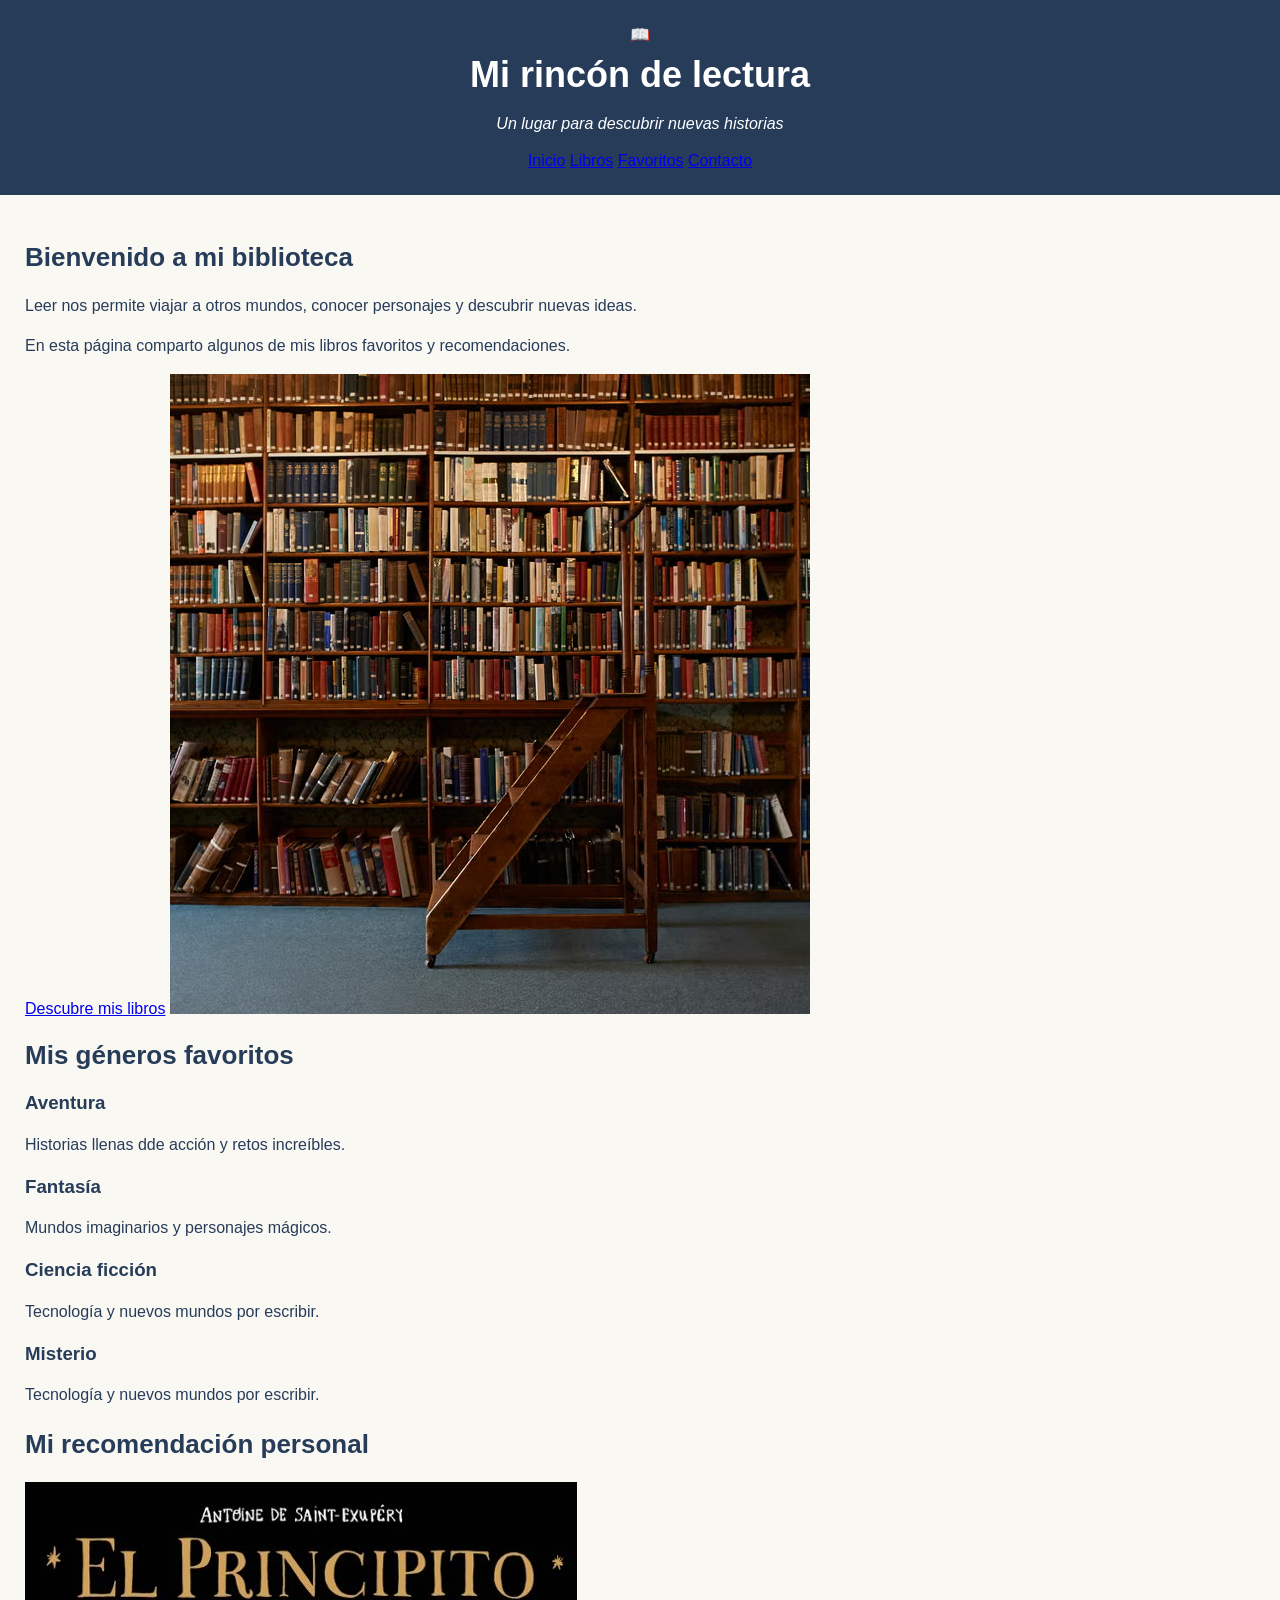
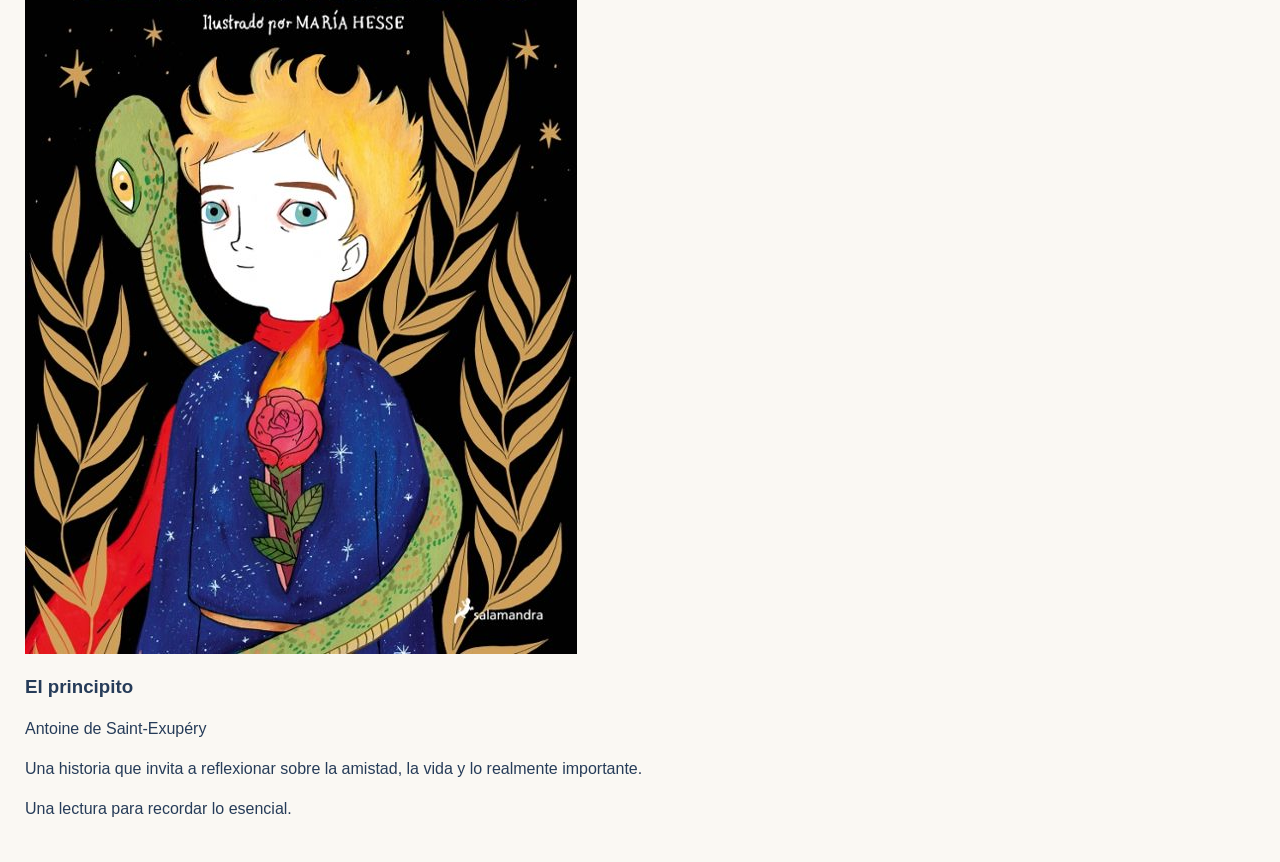
==== index.html @ a702e8a7 "Primera página css" ====
<!DOCTYPE html>
<html lang="en">

<head>
    <meta charset="UTF-8">
    <meta name="viewport" content="width=device-width, initial-scale=1.0">
    <title>Mi rincón de lectura</title>
    <link rel="stylesheet" href="Css/estilos.css">
</head>

<body>
    <header id="cabecera">
        <div class="identidad">
            <span class="icono-libro">📖</span>
            <div>
                <h1>Mi rincón de lectura</h1>
                <p>Un lugar para descubrir nuevas historias</p>
            </div>
        </div>
        <nav>
            <a href="index.html" class="activo">Inicio</a>
            <a href="libros.html">Libros</a>
            <a href="#generos">Favoritos</a>
            <a href="#contacto">Contacto</a>
        </nav>
    </header>
    <main>
        <section id="Inicio">
            <h2>Bienvenido a mi biblioteca</h2>
            <p>Leer nos permite viajar a otros mundos,
                conocer personajes y descubrir nuevas ideas.</p>
            <p>En esta página comparto algunos de mis libros favoritos y recomendaciones.</p>
            <a href="libros.html" class="boton">Descubre mis libros</a>
            <img src="Img/Biblioteca.jpg" alt="Libros apilados junto a una taza">
        </section>
        <section id="generos">
            <h2>Mis géneros favoritos</h2>

            <div class="genero">
                <h3>Aventura</h3>
                <p>Historias llenas dde acción y retos increíbles.</p>
            </div>

            <div class="genero">
                <h3>Fantasía</h3>
                <p>Mundos imaginarios y personajes mágicos.</p>
            </div>

            <div class="genero">
                <h3>Ciencia ficción</h3>
                <p>Tecnología y nuevos mundos por escribir.</p>
            </div>
            <div class="genero">
                <h3>Misterio</h3>
                <p>Tecnología y nuevos mundos por escribir.</p>
            </div>
        </section>
        <section id="recomendacion">
            <h2>Mi recomendación personal</h2>
            <img src="Img/Principito.jpg" alt="Portada del libro El principito" class="portada">
            <h3>El principito</h3>
            <p>Antoine de Saint-Exupéry</p>
            <p>Una historia que invita a reflexionar
                sobre la amistad, la vida y lo realmente importante.
            </p>
            <p class="cita">
                Una lectura para recordar lo esencial.
            </p>
        </section>
    </main>
</body>

</html>
---- Css/estilos.css ----
/* ESTILOS GENERALES*/
body {font-family: Arial, Helvetica, sans-serif;
background-color: #faf8f3;
color: #263c59;
margin: 0;}
main {padding: 25px;}
h2 {color: #263c59;
font-size: 26px;}
p {line-height: 1.5;}


/*CABECERA*/
#cabecera {background-color: #263c59;
color: white;
text-align: center;
padding: 25px;}
#cabecera h1 {font-size: 36px;
margin: 10px;}
#cabecera p {font-style: italic;}
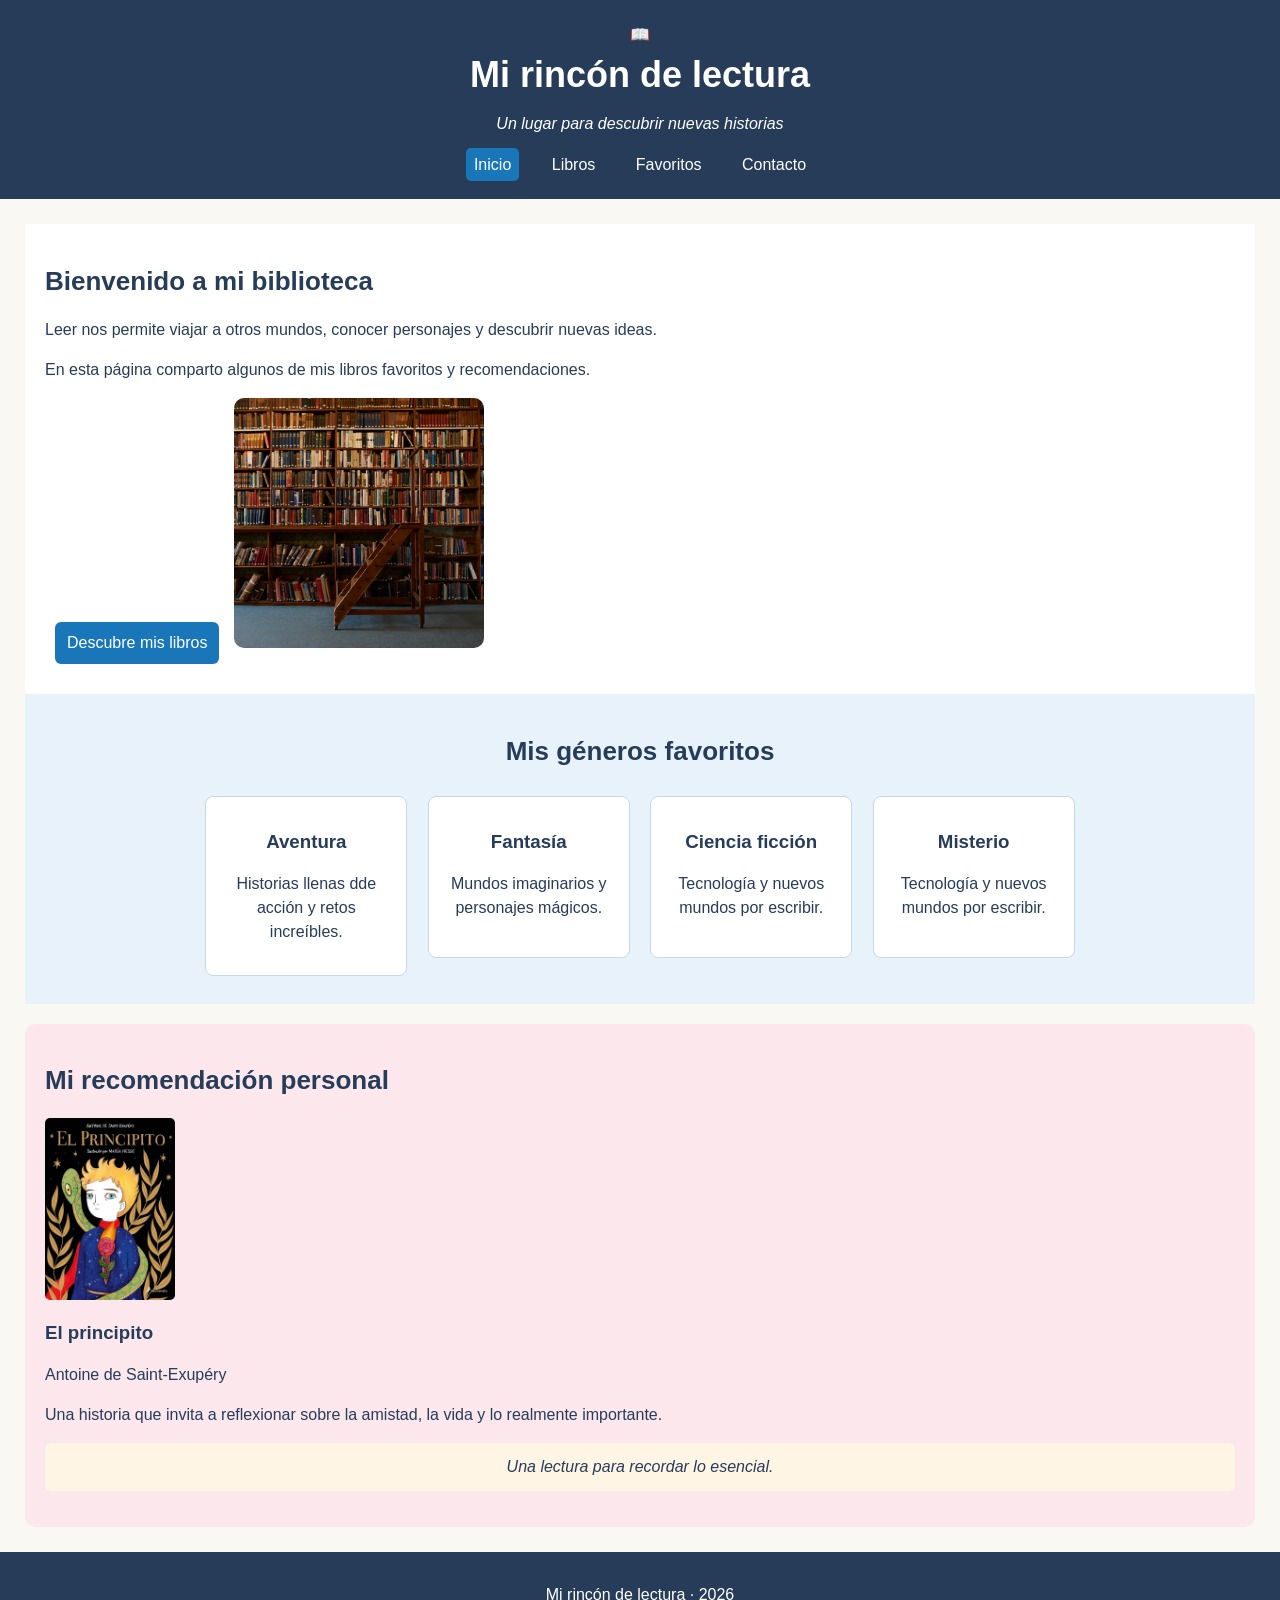
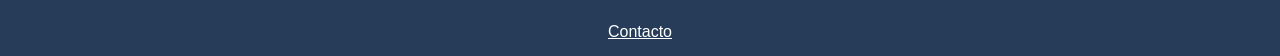
==== commit c1200f38: "Mi rincon de lectura parcialmente terminado" ====
--- a/index.html
+++ b/index.html
@@ -25,7 +25,7 @@
         </nav>
     </header>
     <main>
-        <section id="Inicio">
+        <section id="inicio">
             <h2>Bienvenido a mi biblioteca</h2>
             <p>Leer nos permite viajar a otros mundos,
                 conocer personajes y descubrir nuevas ideas.</p>
@@ -68,6 +68,10 @@
             </p>
         </section>
     </main>
+    <footer id="contacto">
+        <p>Mi rincón de lectura · 2026</p>
+        <a href="mailto:lectura@ejemplo.com">Contacto</a>
+    </footer>
 </body>
 
 </html>
--- a/Css/estilos.css
+++ b/Css/estilos.css
@@ -1,19 +1,176 @@
 /* ESTILOS GENERALES*/
-body {font-family: Arial, Helvetica, sans-serif;
-background-color: #faf8f3;
-color: #263c59;
-margin: 0;}
-main {padding: 25px;}
-h2 {color: #263c59;
-font-size: 26px;}
-p {line-height: 1.5;}
+body {
+    font-family: Arial, Helvetica, sans-serif;
+    background-color: #faf8f3;
+    color: #263c59;
+    margin: 0;
+}
+
+main {
+    padding: 25px;
+}
+
+h2 {
+    color: #263c59;
+    font-size: 26px;
+}
+
+p {
+    line-height: 1.5;
+}
 
 
 /*CABECERA*/
-#cabecera {background-color: #263c59;
-color: white;
-text-align: center;
-padding: 25px;}
-#cabecera h1 {font-size: 36px;
-margin: 10px;}
-#cabecera p {font-style: italic;}+#cabecera {
+    background-color: #263c59;
+    color: white;
+    text-align: center;
+    padding: 25px;
+}
+
+#cabecera h1 {
+    font-size: 36px;
+    margin: 10px;
+}
+
+#cabecera p {
+    font-style: italic;
+}
+
+/*NAVEGADOR*/
+nav {
+    margin-top: 20px;
+}
+
+nav a {
+    color: white;
+    text-decoration: none;
+    margin: 10px;
+    padding: 8px;
+}
+
+nav a:hover {
+    background-color: #1976b9;
+    border-radius: 5px;
+}
+
+nav a.activo {
+    background-color: #1976b9;
+    border-radius: 5px;
+}
+
+/*BIENVENIDA*/
+
+#inicio {
+    padding: 20px;
+    background-color: white;
+}
+
+#inicio img {
+    width: 250px;
+    border-radius: 10px;
+}
+
+.boton {
+    display: inline-block;
+    background-color: #1976b9;
+    color: white;
+    padding: 12px;
+    margin: 10px;
+    text-decoration: none;
+    border-radius: 6px;
+}
+
+#generos {
+    background-color: #e8f2fb;
+    padding: 20px;
+    text-align: center;
+}
+
+.genero {
+    display: inline-block;
+    vertical-align: top;
+    background-color: white;
+    width: 170px;
+    min-height: 130px;
+    margin: 8px;
+    padding: 15px;
+    border: 1px solid #c5d8eb;
+    border-radius: 8px;
+}
+
+.genero h3 {
+    color: #263c59;
+}
+
+/*RECOMENDACIÓN*/
+
+#recomendacion {
+    background-color: #fce8ec;
+    padding: 20px;
+    margin-top: 20px;
+    border-radius: 10px;
+}
+
+.portada {
+    width: 130px;
+    border-radius: 5px;
+}
+
+.cita {
+    background-color: #fff5e5;
+    padding: 12px;
+    font-style: italic;
+    text-align: center;
+    border-radius: 6px;
+}
+
+/*CATÁLOGO*/
+#catalogo {
+    text-align: center;
+}
+
+.tarjeta {
+    display: inline-block;
+    vertical-align: top;
+    width: 220px;
+    min-height: 420px;
+    background-color: #e8f2fb;
+    border: 1px solid #c5d8eb;
+    border-radius: 10px;
+    padding: 15px;
+    margin: 8px;
+    text-align: center;
+}
+
+.tarjeta h3 {
+    font-size: 20px;
+}
+
+.tarjeta p {
+    font-size: 15px;
+}
+
+/*OTROS LIBROS*/
+#otros-libros {
+    background-color: #fff5e5;
+    padding: 20px;
+    margin-top: 20px;
+    border-radius: 10px;
+}
+
+#otros-libros li {
+    margin: 8px;
+}
+
+/*FOOTER*/
+footer {
+    background-color: #263c59;
+    color: white;
+    text-align: center;
+    padding: 15px;
+}
+
+footer a {
+    color: white;
+}
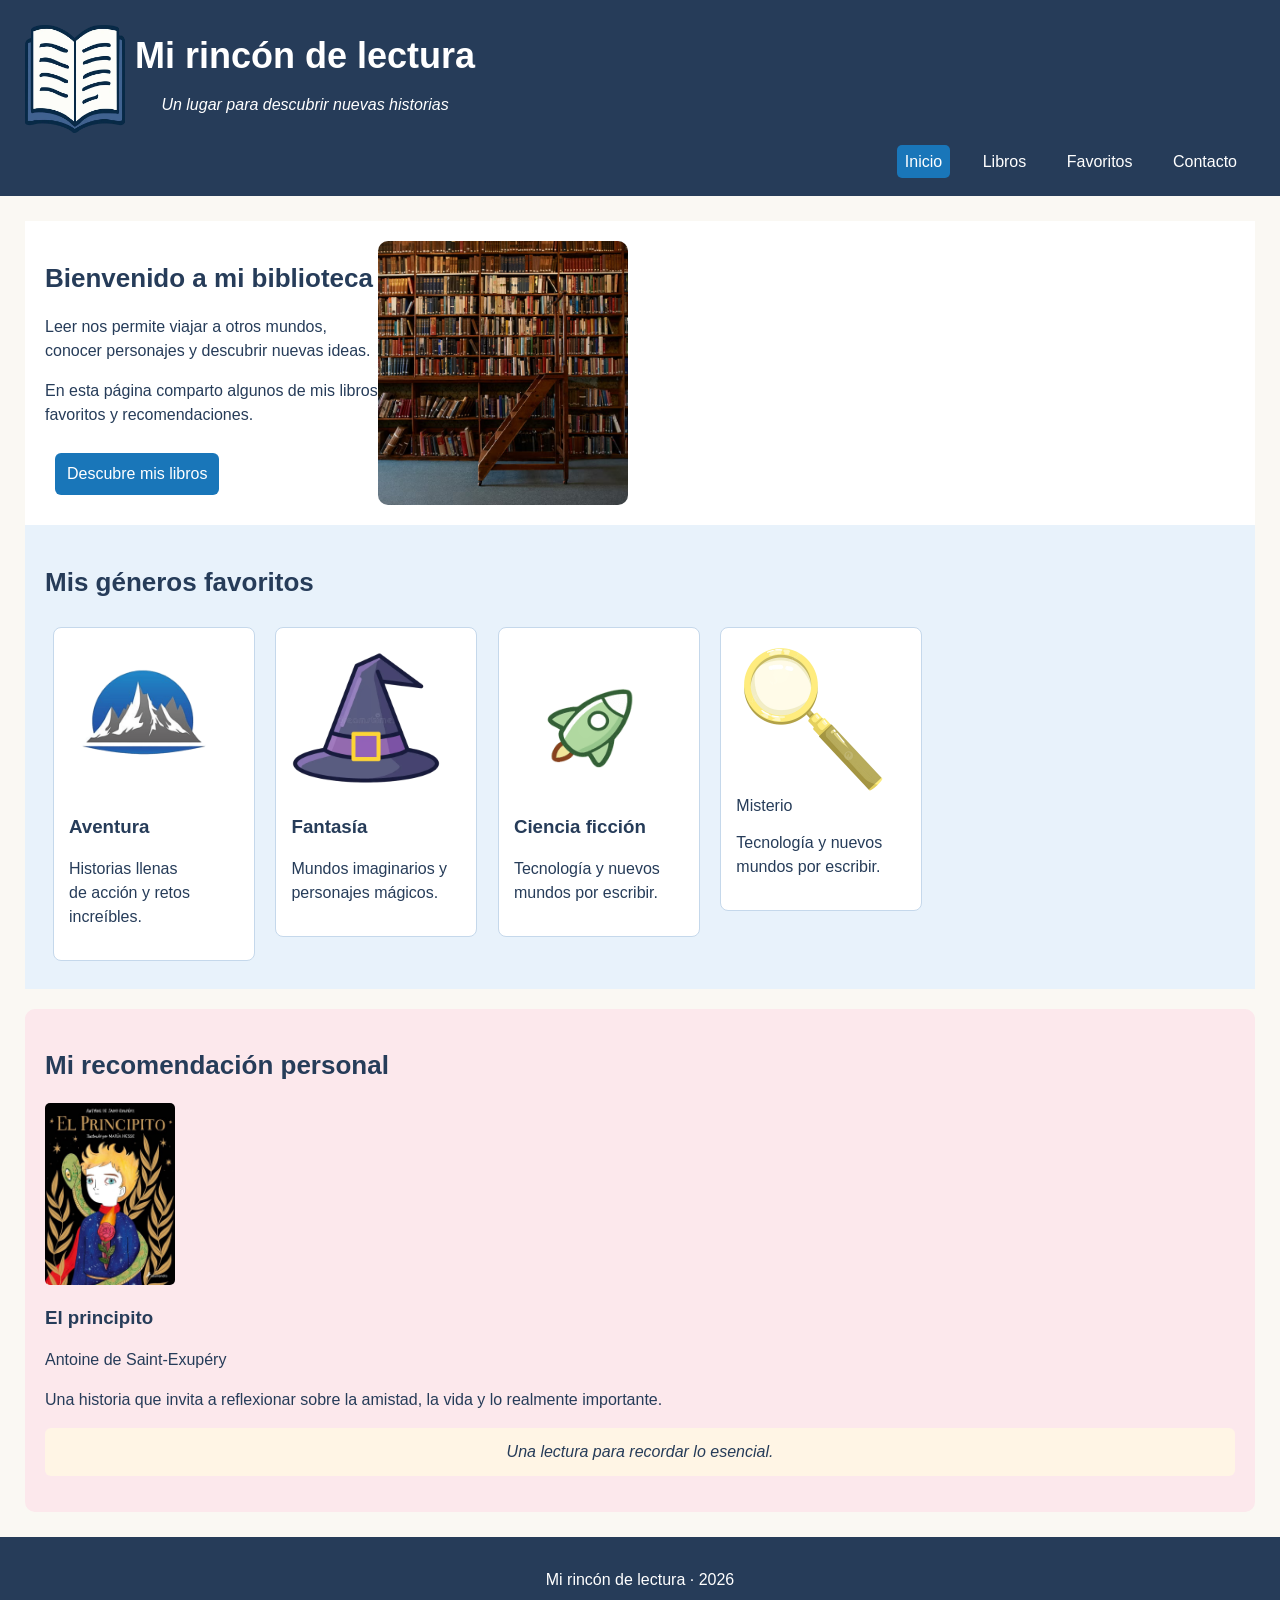
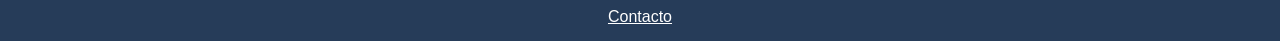
==== commit 143d4dbf: "Ejercicio propio" ====
--- a/index.html
+++ b/index.html
@@ -11,7 +11,7 @@
 <body>
     <header id="cabecera">
         <div class="identidad">
-            <span class="icono-libro">📖</span>
+            <img src="Img/logolibro.jpg" id="logo">
             <div>
                 <h1>Mi rincón de lectura</h1>
                 <p>Un lugar para descubrir nuevas historias</p>
@@ -26,31 +26,39 @@
     </header>
     <main>
         <section id="inicio">
-            <h2>Bienvenido a mi biblioteca</h2>
-            <p>Leer nos permite viajar a otros mundos,
-                conocer personajes y descubrir nuevas ideas.</p>
-            <p>En esta página comparto algunos de mis libros favoritos y recomendaciones.</p>
-            <a href="libros.html" class="boton">Descubre mis libros</a>
+            <div>
+                <h2>Bienvenido a mi biblioteca</h2>
+                <p>Leer nos permite viajar a otros mundos,
+                    <br>conocer personajes y descubrir nuevas ideas.</p>
+                <p>En esta página comparto algunos de mis libros 
+                    <br>favoritos y recomendaciones.</p>
+                <a href="libros.html" class="boton">Descubre mis libros</a>
+            </div>
             <img src="Img/Biblioteca.jpg" alt="Libros apilados junto a una taza">
         </section>
         <section id="generos">
             <h2>Mis géneros favoritos</h2>
 
             <div class="genero">
+                <img src="Img/aventuralogo.png" class="icono">
                 <h3>Aventura</h3>
-                <p>Historias llenas dde acción y retos increíbles.</p>
+                <p>Historias llenas 
+                <br>de acción y retos increíbles.</p>
             </div>
 
             <div class="genero">
+                <img src="Img/logomagia.png" class="icono">
                 <h3>Fantasía</h3>
                 <p>Mundos imaginarios y personajes mágicos.</p>
             </div>
 
             <div class="genero">
+                <img src="Img/logocohete.png" class="icono">
                 <h3>Ciencia ficción</h3>
                 <p>Tecnología y nuevos mundos por escribir.</p>
             </div>
             <div class="genero">
+                <img src="Img/logolupa.png" class="icono"
                 <h3>Misterio</h3>
                 <p>Tecnología y nuevos mundos por escribir.</p>
             </div>
--- a/Css/estilos.css
+++ b/Css/estilos.css
@@ -21,6 +21,15 @@
 
 
 /*CABECERA*/
+#logo {
+    width: 100px;
+    border-radius: 5px;
+}
+
+.identidad {
+    display: flex;
+}
+
 #cabecera {
     background-color: #263c59;
     color: white;
@@ -40,6 +49,8 @@
 /*NAVEGADOR*/
 nav {
     margin-top: 20px;
+    align-self: flex-end;
+    text-align: right;
 }
 
 nav a {
@@ -64,6 +75,7 @@
 #inicio {
     padding: 20px;
     background-color: white;
+    display: flex;
 }
 
 #inicio img {
@@ -84,9 +96,9 @@
 #generos {
     background-color: #e8f2fb;
     padding: 20px;
-    text-align: center;
+;
 }
-
+.icono{width: 150px;}
 .genero {
     display: inline-block;
     vertical-align: top;
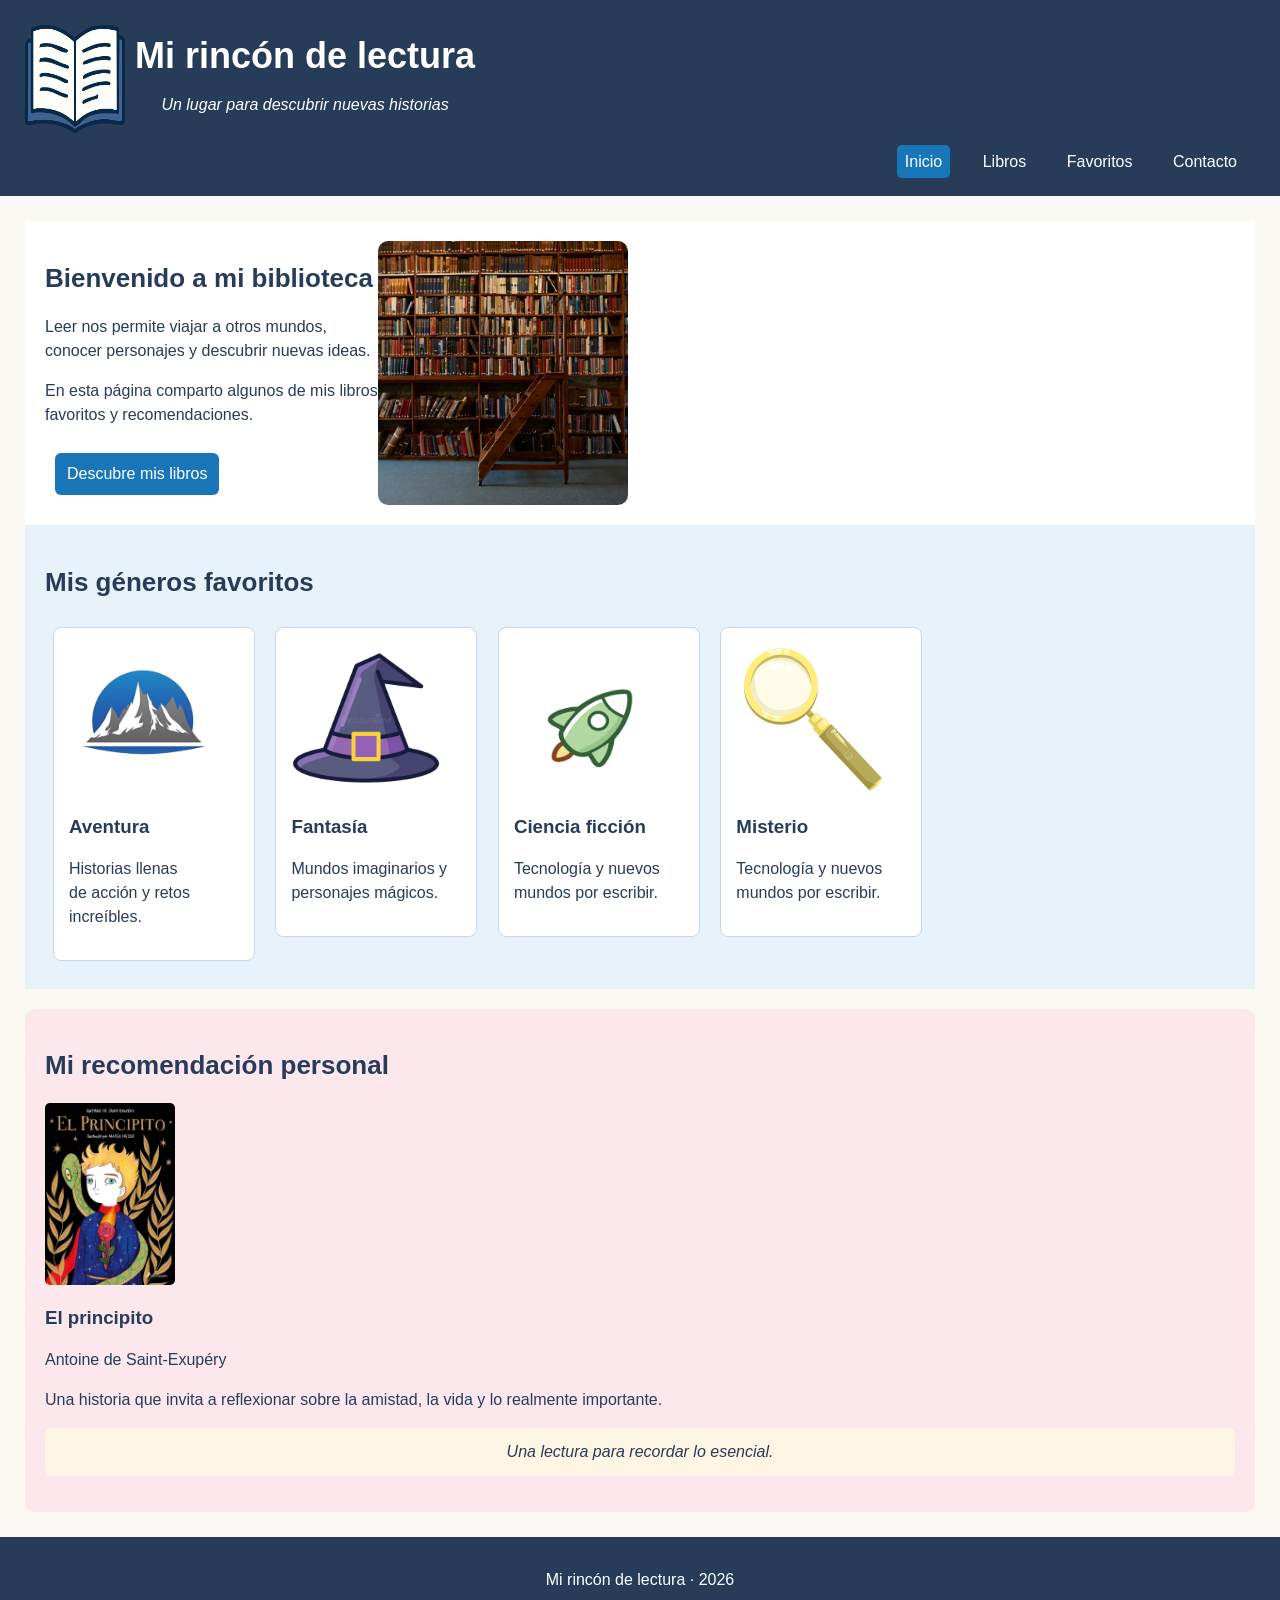
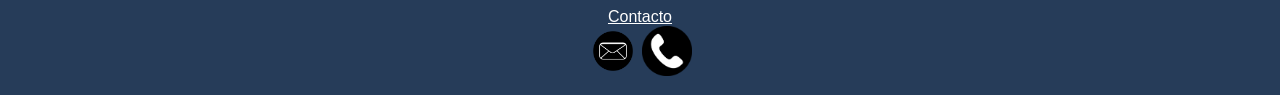
==== commit d4027a29: "Cambio y añadido de iconos" ====
--- a/index.html
+++ b/index.html
@@ -58,7 +58,7 @@
                 <p>Tecnología y nuevos mundos por escribir.</p>
             </div>
             <div class="genero">
-                <img src="Img/logolupa.png" class="icono"
+                <img src="Img/logolupa.png" class="icono">
                 <h3>Misterio</h3>
                 <p>Tecnología y nuevos mundos por escribir.</p>
             </div>
@@ -79,6 +79,11 @@
     <footer id="contacto">
         <p>Mi rincón de lectura · 2026</p>
         <a href="mailto:lectura@ejemplo.com">Contacto</a>
+<div id="redeSocialess">
+    <img src="Img/logo gmail.png" class="iconofooter">
+    <img src="Img/canva-icono-de-teléfono-blanco-sobre-fondo-negro-MAGfoebFYQ8.png" class="iconofooter">
+</div>
+
     </footer>
 </body>
 
--- a/Css/estilos.css
+++ b/Css/estilos.css
@@ -96,9 +96,13 @@
 #generos {
     background-color: #e8f2fb;
     padding: 20px;
-;
+    ;
 }
-.icono{width: 150px;}
+
+.icono {
+    width: 150px;
+}
+
 .genero {
     display: inline-block;
     vertical-align: top;
@@ -182,6 +186,10 @@
     text-align: center;
     padding: 15px;
 }
+.iconofooter {
+    width: 50px;
+    align-items: left;
+}
 
 footer a {
     color: white;
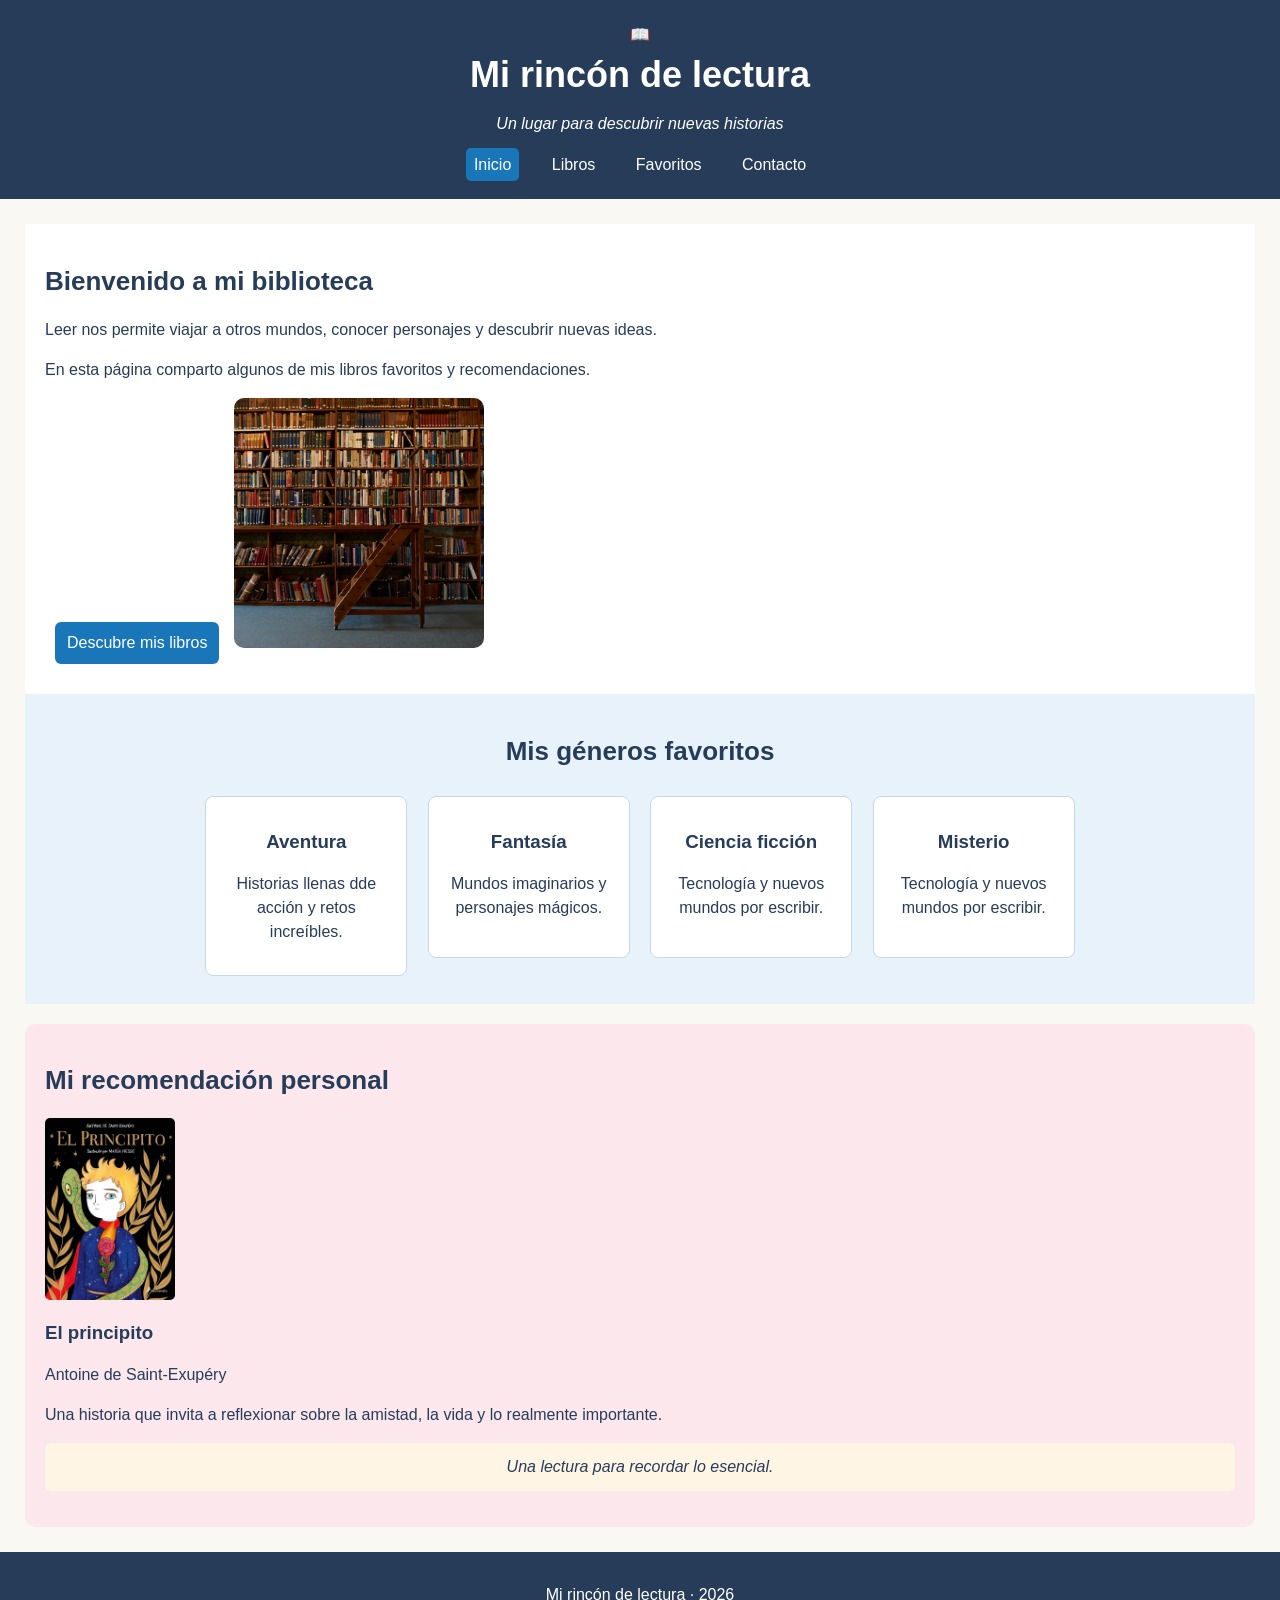
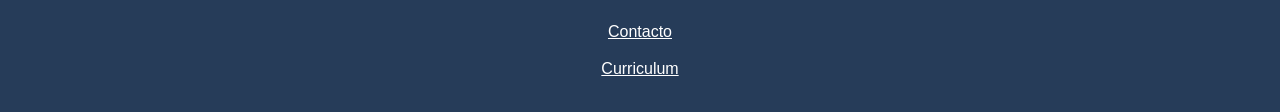
==== commit f30d2b8f: "Pruebas" ====
--- a/index.html
+++ b/index.html
@@ -11,7 +11,7 @@
 <body>
     <header id="cabecera">
         <div class="identidad">
-            <img src="Img/logolibro.jpg" id="logo">
+            <span class="icono-libro">📖</span>
             <div>
                 <h1>Mi rincón de lectura</h1>
                 <p>Un lugar para descubrir nuevas historias</p>
@@ -26,39 +26,31 @@
     </header>
     <main>
         <section id="inicio">
-            <div>
-                <h2>Bienvenido a mi biblioteca</h2>
-                <p>Leer nos permite viajar a otros mundos,
-                    <br>conocer personajes y descubrir nuevas ideas.</p>
-                <p>En esta página comparto algunos de mis libros 
-                    <br>favoritos y recomendaciones.</p>
-                <a href="libros.html" class="boton">Descubre mis libros</a>
-            </div>
+            <h2>Bienvenido a mi biblioteca</h2>
+            <p>Leer nos permite viajar a otros mundos,
+                conocer personajes y descubrir nuevas ideas.</p>
+            <p>En esta página comparto algunos de mis libros favoritos y recomendaciones.</p>
+            <a href="libros.html" class="boton">Descubre mis libros</a>
             <img src="Img/Biblioteca.jpg" alt="Libros apilados junto a una taza">
         </section>
         <section id="generos">
             <h2>Mis géneros favoritos</h2>
 
             <div class="genero">
-                <img src="Img/aventuralogo.png" class="icono">
                 <h3>Aventura</h3>
-                <p>Historias llenas 
-                <br>de acción y retos increíbles.</p>
+                <p>Historias llenas dde acción y retos increíbles.</p>
             </div>
 
             <div class="genero">
-                <img src="Img/logomagia.png" class="icono">
                 <h3>Fantasía</h3>
                 <p>Mundos imaginarios y personajes mágicos.</p>
             </div>
 
             <div class="genero">
-                <img src="Img/logocohete.png" class="icono">
                 <h3>Ciencia ficción</h3>
                 <p>Tecnología y nuevos mundos por escribir.</p>
             </div>
             <div class="genero">
-                <img src="Img/logolupa.png" class="icono">
                 <h3>Misterio</h3>
                 <p>Tecnología y nuevos mundos por escribir.</p>
             </div>
@@ -79,11 +71,7 @@
     <footer id="contacto">
         <p>Mi rincón de lectura · 2026</p>
         <a href="mailto:lectura@ejemplo.com">Contacto</a>
-<div id="redeSocialess">
-    <img src="Img/logo gmail.png" class="iconofooter">
-    <img src="Img/canva-icono-de-teléfono-blanco-sobre-fondo-negro-MAGfoebFYQ8.png" class="iconofooter">
-</div>
-
+        <p><a href="Documentación/CV_Miguel_Angel_Martinez_Pastrana.pdf" download="Curriculum">Curriculum</a></p>
     </footer>
 </body>
 
--- a/Css/estilos.css
+++ b/Css/estilos.css
@@ -21,15 +21,6 @@
 
 
 /*CABECERA*/
-#logo {
-    width: 100px;
-    border-radius: 5px;
-}
-
-.identidad {
-    display: flex;
-}
-
 #cabecera {
     background-color: #263c59;
     color: white;
@@ -49,8 +40,6 @@
 /*NAVEGADOR*/
 nav {
     margin-top: 20px;
-    align-self: flex-end;
-    text-align: right;
 }
 
 nav a {
@@ -75,7 +64,6 @@
 #inicio {
     padding: 20px;
     background-color: white;
-    display: flex;
 }
 
 #inicio img {
@@ -91,16 +79,18 @@
     margin: 10px;
     text-decoration: none;
     border-radius: 6px;
+    transition: transform 5s;
+}
+
+.boton:hover {
+    transform: scale(3.9);
+    background-color: red;
 }
 
 #generos {
     background-color: #e8f2fb;
     padding: 20px;
-    ;
-}
-
-.icono {
-    width: 150px;
+    text-align: center;
 }
 
 .genero {
@@ -131,6 +121,11 @@
 .portada {
     width: 130px;
     border-radius: 5px;
+    transition: transform 8s;
+}
+
+.portada:hover {
+    transform: scale(180deg);
 }
 
 .cita {
@@ -157,10 +152,17 @@
     padding: 15px;
     margin: 8px;
     text-align: center;
+    transition: transform 4s;
+    box-shadow: 10px 20px 50px rgba(0, 0, 0, 0.514);
 }
 
 .tarjeta h3 {
     font-size: 20px;
+}
+
+.tarjeta:hover {
+    transform: scale(1.05) translateY(-10px);
+    box-shadow: 20 30px 60px (0, 0, 3, 0.3)
 }
 
 .tarjeta p {
@@ -186,11 +188,98 @@
     text-align: center;
     padding: 15px;
 }
-.iconofooter {
-    width: 50px;
-    align-items: left;
-}
 
 footer a {
     color: white;
+}
+
+@keyframes cambiarColor {
+    0% {
+        color: blue
+    }
+
+    50% {
+        color: rgb(8, 255, 21);
+    }
+
+    100% {
+        color: red;
+    }
+}
+
+h1 {
+    animation: cambiarColor 1s;
+    animation-delay: 1s;
+    animation-iteration-count: infinite;
+}
+@keyframes mover {
+    0% {
+        transform: translateX(-100px);
+    }
+
+    50% {
+        transform: translateX(100px);
+    }
+
+    100% {
+        transform: translate(-100px);
+    }
+}
+
+.tarjeta {
+    animation: mover 1s ease-in;
+    animation-iteration-count: infinite;
+}
+
+@keyframes girar {
+    from {
+        transform: rotate(0deg);
+    }
+
+    to {
+        transform: rotate(360deg);
+    }
+}
+
+.tarjeta {
+    animation: girar 1s ease-in;
+    animation-iteration-count: infinite;
+}
+
+@keyframes aparecer {
+    from {
+        opacity: 0;
+    }
+
+    to {
+        opacity: 1
+    }
+
+    ;
+}
+
+#inicio {
+    animation: aparecer 2s;
+}
+
+@keyframes aumentar {
+    0% {
+        transform: scale(1.0)
+    }
+
+
+    50% {
+        transform: scale(1.5)
+    }
+
+
+    100% {
+        transform: scale(1.0)
+    }
+
+}
+
+.boton {
+    animation: aumentar 3s;
+    animation-iteration-count: infinite;
 }
